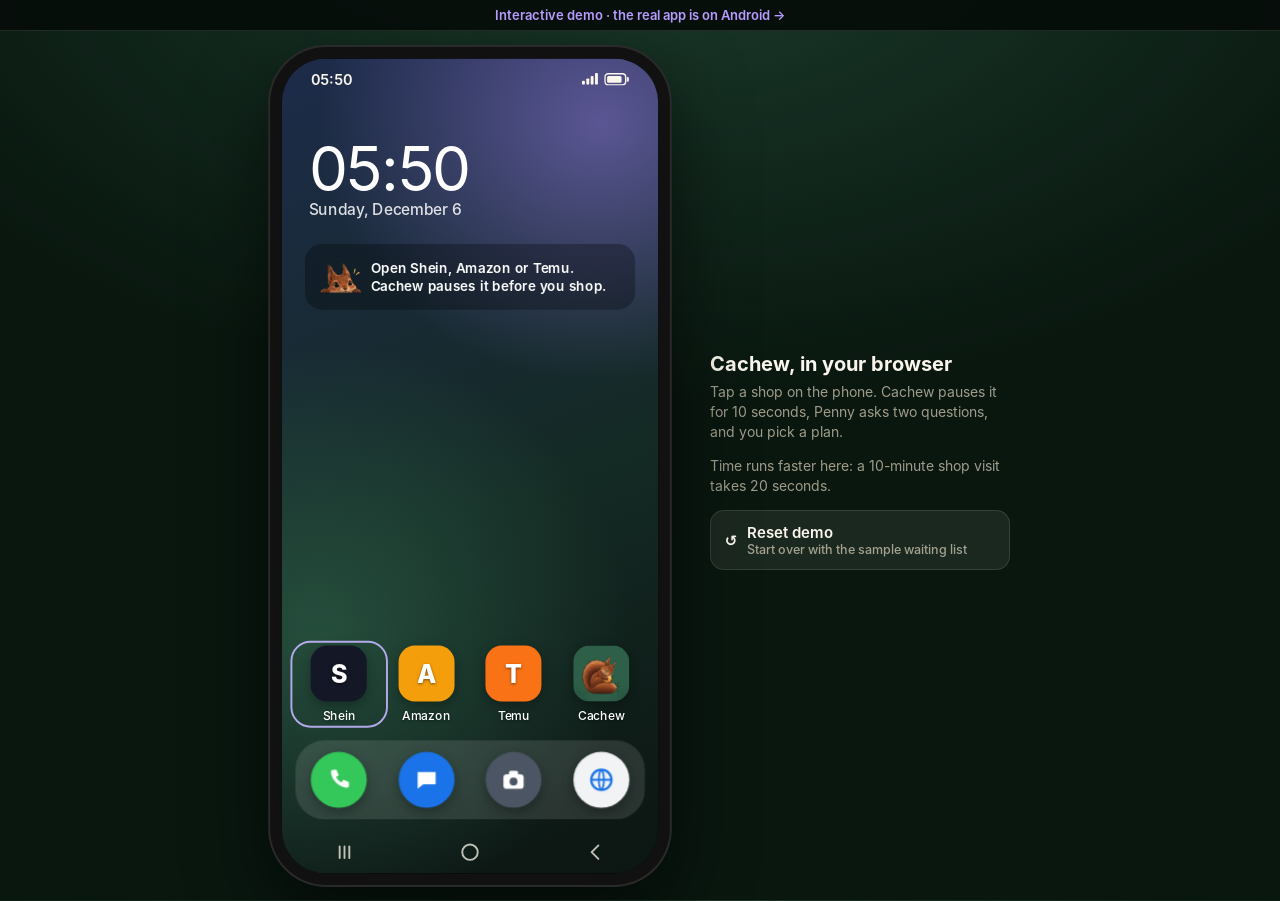
==== demo/index.html @ 3e29fb48 "Demo stage 1: home screen to "Nice pause." Interactive web demo in demo/: a fake phone home screen w" ====
<!doctype html>
<html lang="en">
<head>
<meta charset="utf-8">
<meta name="viewport" content="width=device-width, initial-scale=1, viewport-fit=cover">
<title>Cachew · interactive demo</title>
<meta name="description" content="Try Cachew in your browser: the 10-second pause, Penny's questions, the waiting list and the winter stash.">
<meta name="theme-color" content="#09170F">
<link rel="icon" href="assets/icons/app_icon_512.png">
<link rel="stylesheet" href="css/demo.css">
</head>
<body>
<div id="banner">
  <a href="../">Interactive demo · the real app is on Android <span aria-hidden="true">→</span></a>
</div>

<main id="stage">
  <div id="device">
    <div id="phone" class="dark-ui">
      <div id="screen"></div>
      <div id="overlays"></div>
      <div id="sheet"></div>
      <div id="notif"></div>
      <div id="statusbar" aria-hidden="true">
        <span id="sb-time">9:41</span>
        <span class="sb-icons">
          <svg width="17" height="12" viewBox="0 0 17 12"><rect x="0" y="8" width="3" height="4" rx="1"/><rect x="4.5" y="5.5" width="3" height="6.5" rx="1"/><rect x="9" y="3" width="3" height="9" rx="1"/><rect x="13.5" y="0" width="3" height="12" rx="1"/></svg>
          <svg width="26" height="13" viewBox="0 0 26 13"><rect x="0.75" y="0.75" width="21.5" height="11.5" rx="3.5" fill="none" stroke="currentColor" stroke-width="1.5"/><rect x="3" y="3" width="15" height="7" rx="1.6"/><rect x="23.5" y="4" width="2" height="5" rx="1"/></svg>
        </span>
      </div>
      <div id="toast" role="status" aria-live="polite"></div>
      <nav id="navbar" aria-label="Phone buttons">
        <button type="button" data-act="sys:recents" aria-label="Recent apps"><svg width="20" height="20" viewBox="0 0 20 20"><path d="M5 4v12M10 4v12M15 4v12" stroke="currentColor" stroke-width="2" stroke-linecap="round"/></svg></button>
        <button type="button" data-act="sys:home" aria-label="Home"><svg width="22" height="22" viewBox="0 0 22 22"><rect x="3" y="3" width="16" height="16" rx="8" fill="none" stroke="currentColor" stroke-width="2"/></svg></button>
        <button type="button" data-act="sys:back" aria-label="Back"><svg width="20" height="20" viewBox="0 0 20 20"><path d="M13 3 6 10l7 7" fill="none" stroke="currentColor" stroke-width="2" stroke-linecap="round" stroke-linejoin="round"/></svg></button>
      </nav>
    </div>
  </div>

  <aside id="panel" aria-label="Demo controls"></aside>
</main>

<button type="button" id="fab" aria-expanded="false" aria-controls="fab-menu">Demo</button>
<div id="fab-menu" hidden></div>

<script src="js/core.js"></script>
<script src="js/art.js"></script>
<script src="js/ui.js"></script>
<script src="js/flow.js"></script>
<script src="js/main.js"></script>
</body>
</html>
---- demo/css/demo.css ----
/* Cachew interactive demo. Colors, gradients, type and sizes come from the app's Theme.kt. */

@font-face { font-family: Inter; font-weight: 400; font-display: swap; src: url(../assets/fonts/inter-regular.woff) format("woff"); }
@font-face { font-family: Inter; font-weight: 500; font-display: swap; src: url(../assets/fonts/inter-medium.woff) format("woff"); }
@font-face { font-family: Inter; font-weight: 600; font-display: swap; src: url(../assets/fonts/inter-semibold.woff) format("woff"); }
@font-face { font-family: Inter; font-weight: 700; font-display: swap; src: url(../assets/fonts/inter-bold.woff) format("woff"); }
@font-face { font-family: Inter; font-weight: 800; font-display: swap; src: url(../assets/fonts/inter-extrabold.woff) format("woff"); }
@font-face { font-family: Inter; font-weight: 900; font-display: swap; src: url(../assets/fonts/inter-black.woff) format("woff"); }

:root {
  /* CachewColors */
  --bg-top: #2B5A45; --bg-mid: #163222; --bg-bottom: #09170F;
  --night-top: #22213F; --night-mid: #0F1A16; --night-bottom: #060C09;
  --purple: #8B5CF6; --purple-light: #A98BFF; --purple-dark: #6D28D9;
  --purple-text: #B79CFF; --purple-soft: #C4B5FD;
  --text: #F2EBDD; --title: #FBF6EC; --sand: #E8DCC4; --text2: rgba(232, 220, 196, .68);
  --gold: #F4B63F; --flame: #FBBF24; --heart: #F472B6;
  --card: rgba(255, 255, 255, .075); --card-border: rgba(232, 220, 196, .13);
  --selected-border: #9B74FF;
  /* CachewBrush */
  --brush-day: linear-gradient(180deg, var(--bg-top), var(--bg-mid) 50%, var(--bg-bottom));
  --brush-night: linear-gradient(180deg, var(--night-top), var(--night-mid) 50%, var(--night-bottom));
  --brush-primary: linear-gradient(135deg, var(--purple-light), var(--purple) 50%, var(--purple-dark));
  /* CachewSize */
  --pad: 22px; --card-r: 22px; --card-pad: 16px; --btn-h: 58px; --btn-r: 18px; --gap: 12px;
  /* Phone chrome */
  --sb: 36px; --nav: 46px;
  --font: Inter, system-ui, -apple-system, "Segoe UI", Roboto, sans-serif;
}

* { box-sizing: border-box; -webkit-tap-highlight-color: transparent; }
html, body { margin: 0; height: 100%; }
body {
  background: var(--bg-bottom);
  background-image: radial-gradient(1200px 700px at 50% -10%, rgba(43, 90, 69, .55), transparent 70%);
  color: var(--text); font-family: var(--font); overflow: hidden;
  -webkit-text-size-adjust: 100%; -webkit-font-smoothing: antialiased;
}
button, input { font: inherit; color: inherit; }
button { cursor: pointer; border: 0; background: none; padding: 0; }
img { -webkit-user-drag: none; user-select: none; }

/* ---------- Banner over the demo ---------- */
#banner {
  position: relative; z-index: 5; text-align: center;
  padding: calc(env(safe-area-inset-top) + 7px) 16px 7px;
  background: rgba(6, 12, 9, .92); border-bottom: 1px solid var(--card-border);
  font-size: 13px; font-weight: 600;
}
#banner a { color: var(--purple-text); text-decoration: none; }
#banner a:hover { text-decoration: underline; }

/* ---------- Stage: full screen on a phone, a framed phone on wider screens ---------- */
#stage { position: relative; height: calc(100dvh - var(--banner-h, 34px)); display: flex; align-items: center; justify-content: center; gap: 40px; }
#device { position: relative; }
#phone {
  position: relative; overflow: hidden; background: #000;
  width: 390px; height: 844px; border-radius: 46px; isolation: isolate;
  container-type: size;
}
body.framed #device {
  padding: 12px; border-radius: 58px; background: #111;
  box-shadow: 0 0 0 2px #2a2a2a, 0 30px 80px rgba(0, 0, 0, .6);
  transform-origin: center center;
}
body.full #stage { display: block; }
body.full #device { width: 100%; height: 100%; }
body.full #phone { width: 100%; height: 100%; border-radius: 0; }
body.full { --sb: 0px; --nav: calc(44px + env(safe-area-inset-bottom)); }
body.full #statusbar { display: none; }
body.full #panel { display: none; }
body.framed #fab, body.framed #fab-menu { display: none !important; }

/* ---------- Phone chrome: status bar and the 3-button navigation bar ---------- */
#statusbar {
  position: absolute; z-index: 40; top: 0; left: 0; right: 0; height: var(--sb);
  display: flex; align-items: center; justify-content: space-between; padding: 6px 30px 0;
  font-size: 15px; font-weight: 600; pointer-events: none; color: var(--title); fill: currentColor;
}
.sb-icons { display: flex; gap: 6px; align-items: center; }
#navbar {
  position: absolute; z-index: 40; left: 0; right: 0; bottom: 0; height: var(--nav);
  display: flex; justify-content: space-around; align-items: flex-start; padding-top: 10px;
  color: rgba(251, 246, 236, .75);
}
#navbar button { width: 72px; height: 28px; display: grid; place-items: center; color: inherit; border-radius: 14px; }
#navbar button:active { background: rgba(255, 255, 255, .12); }
#phone.light-ui #statusbar { color: #111; }
#phone.light-ui #navbar { color: rgba(0, 0, 0, .6); background: rgba(250, 250, 250, .96); }

/* ---------- Screens ---------- */
#screen { position: absolute; inset: 0; }
.scr {
  position: absolute; inset: 0; display: flex; flex-direction: column;
  padding: var(--sb) 0 var(--nav); overflow: hidden;
}
.scr.enter { animation: scr-in .22s ease-out; }
@keyframes scr-in { from { opacity: 0; transform: translateY(10px); } to { opacity: 1; transform: none; } }
.bg-day { background: radial-gradient(351px 351px at 50% 0, rgba(43, 90, 69, .7), transparent), var(--brush-day); }
.bg-night { background: radial-gradient(351px 351px at 50% 0, rgba(34, 33, 63, .7), transparent), var(--brush-night); }
.body { flex: 1; overflow-y: auto; overflow-x: hidden; padding: 0 var(--pad); scrollbar-width: none; overscroll-behavior: contain; }
.body::-webkit-scrollbar { display: none; }
.foot { padding: 0 var(--pad) 16px; }
.center { display: flex; flex-direction: column; align-items: center; text-align: center; }
.grow { flex: 1; }
.sp { flex: none; }

/* Type (CachewType) */
.h1 { font-size: 30px; line-height: 34px; font-weight: 800; letter-spacing: -.7px; color: var(--title); margin: 0; }
.h2 { font-size: 22px; line-height: 28px; font-weight: 700; letter-spacing: -.4px; color: var(--title); margin: 0; }
.txt { font-size: 15.5px; line-height: 22px; color: var(--text2); margin: 0; }
.label { font-size: 12px; font-weight: 700; letter-spacing: 1.7px; text-transform: uppercase; color: var(--purple-text); }
.big { font-size: 44px; font-weight: 800; letter-spacing: -1.5px; color: var(--title); line-height: 1.1; }
.gold { color: var(--gold); }
.purple { color: var(--purple-text); }

/* Glass card (GlassCard) */
.card {
  display: block; width: 100%; text-align: left; border-radius: var(--card-r); padding: var(--card-pad);
  background: var(--card); border: 1px solid var(--card-border); color: var(--text);
}
button.card:active, button.tile:active, button.btn2:active { filter: brightness(1.15); }
.card.sel, .tile.sel {
  background: linear-gradient(180deg, rgba(139, 92, 246, .22), rgba(34, 33, 63, .55));
  border: 1.5px solid var(--selected-border);
  box-shadow: 0 0 0 2px rgba(139, 92, 246, .16), 0 0 0 5px rgba(139, 92, 246, .09), 0 0 18px 4px rgba(139, 92, 246, .28);
}
.tile {
  display: flex; flex-direction: column; align-items: center; justify-content: center; gap: 6px;
  width: 100%; border-radius: var(--card-r); padding: 8px;
  background: var(--card); border: 1px solid var(--card-border);
  font-size: 17px; font-weight: 700; color: var(--text); text-align: center;
}
.row { display: flex; gap: var(--gap); }
.row > * { flex: 1; min-width: 0; }

/* Buttons */
.btn {
  display: flex; align-items: center; justify-content: center; width: 100%; height: var(--btn-h);
  border-radius: var(--btn-r); font-size: 17.5px; font-weight: 700; color: var(--title);
  background: var(--brush-primary); box-shadow: 0 8px 26px rgba(139, 92, 246, .45);
}
.btn:active { filter: brightness(1.08); }
.btn:disabled { background: var(--card); border: 1px solid var(--card-border); color: var(--text2); box-shadow: none; cursor: default; }
.btn2 {
  display: flex; align-items: center; gap: 12px; width: 100%; min-height: var(--btn-h);
  border-radius: var(--btn-r); padding: 14px 20px; background: var(--card); border: 1px solid var(--card-border);
  font-size: 17px; font-weight: 700; color: var(--title); text-align: left;
}
.btn2 > span:first-child { flex: 1; }
.btn2.centered { justify-content: center; text-align: center; }
.btn2:disabled { opacity: .55; cursor: default; }
.text-btn { display: block; width: 100%; padding: 16px 0; text-align: center; font-size: 17.5px; font-weight: 700; color: var(--text2); border-radius: var(--btn-r); }
.tag { display: inline-flex; align-items: center; gap: 4px; font-size: 14px; font-weight: 800; color: var(--purple-text); white-space: nowrap; }
.ico { display: inline-block; vertical-align: middle; flex: none; }
.penny { display: block; object-fit: contain; flex: none; }

/* ---------- Launcher (fake home screen) ---------- */
.launcher {
  background:
    radial-gradient(420px 380px at 85% 8%, rgba(169, 139, 255, .45), transparent 70%),
    radial-gradient(460px 420px at 10% 70%, rgba(43, 90, 69, .75), transparent 70%),
    linear-gradient(160deg, #1d2b4a, #142a24 55%, #0c1512);
}
.launcher .clock { padding: 46px 28px 0; color: #fff; }
.launcher .clock b { display: block; font-size: 64px; font-weight: 300; letter-spacing: -2px; line-height: 1; }
.launcher .clock span { font-size: 16px; font-weight: 500; opacity: .85; }
.launcher .hint {
  margin: 26px 24px 0; padding: 12px 14px; border-radius: 18px; display: flex; gap: 10px; align-items: center;
  background: rgba(0, 0, 0, .28); backdrop-filter: blur(8px); -webkit-backdrop-filter: blur(8px);
  color: #fff; font-size: 14px; font-weight: 600; line-height: 19px;
}
.apps { display: grid; grid-template-columns: repeat(4, 1fr); gap: 22px 0; padding: 0 14px; }
.app { display: flex; flex-direction: column; align-items: center; gap: 7px; color: #fff; font-size: 12.5px; font-weight: 500; text-shadow: 0 1px 3px rgba(0, 0, 0, .5); }
.app i {
  width: 58px; height: 58px; border-radius: 17px; display: grid; place-items: center; overflow: hidden;
  font-style: normal; font-size: 26px; font-weight: 800; color: #fff; box-shadow: 0 4px 12px rgba(0, 0, 0, .3);
}
.app i img { width: 100%; height: 100%; }
.app:active i { transform: scale(.94); }
.app.round i { border-radius: 50%; }
.dock { margin: 18px 14px 10px; padding: 12px 0; border-radius: 30px; background: rgba(255, 255, 255, .12); backdrop-filter: blur(10px); -webkit-backdrop-filter: blur(10px); }
.dock .app span { display: none; }
.pulse-dot { position: relative; }
.pulse-dot::after { content: ""; position: absolute; inset: -5px; border-radius: 21px; border: 2px solid rgba(196, 181, 253, .9); animation: ring 1.8s ease-out infinite; }
@keyframes ring { 0% { opacity: 1; transform: scale(.9); } 100% { opacity: 0; transform: scale(1.18); } }

/* ---------- Pause ---------- */
.pill {
  display: inline-flex; align-items: center; gap: 10px; padding: 9px 16px 9px 10px; border-radius: 18px;
  background: var(--card); border: 1px solid var(--card-border); font-size: 15px; font-weight: 600; color: var(--text);
}
.letter { display: inline-grid; place-items: center; color: #fff; font-weight: 800; flex: none; }
.ring { position: relative; width: min(272px, 34cqh); height: min(272px, 34cqh); display: grid; place-items: center; flex: none; }
.ring svg { position: absolute; inset: 0; }
.ring .arc { animation: ring-fill 10s linear forwards; }
@keyframes ring-fill { from { stroke-dashoffset: var(--len); } to { stroke-dashoffset: 0; } }
.count { font-size: 72px; font-weight: 900; letter-spacing: -1.5px; color: rgba(251, 246, 236, .92); line-height: 1; font-variant-numeric: tabular-nums; }

/* ---------- Fake shop ---------- */
.shop { background: #f7f7f7; color: #111; }
.shop-head { display: flex; align-items: center; gap: 12px; padding: 10px 16px 6px; }
.shop-logo { font-size: 24px; font-weight: 800; letter-spacing: 2.5px; }
.shop-search { flex: 1; height: 34px; border-radius: 17px; background: #ebebeb; color: #999; font-size: 13px; display: flex; align-items: center; padding: 0 14px; }
.shop-tabs { display: flex; gap: 18px; padding: 8px 16px 10px; font-size: 14.5px; font-weight: 600; color: #777; }
.shop-tabs b { color: #111; border-bottom: 2px solid #111; padding-bottom: 2px; }
.shop-grid { display: grid; grid-template-columns: 1fr 1fr; gap: 8px; padding: 0 12px 16px; }
.prod { background: #fff; border-radius: 12px; overflow: hidden; text-align: left; color: #111; box-shadow: 0 1px 2px rgba(0, 0, 0, .05); }
.prod .art { aspect-ratio: 1 / 1.05; }
.prod .art svg, .pp-art svg, .thumb svg { width: 100%; height: 100%; display: block; }
.prod .nm { font-size: 12px; color: #777; padding: 8px 10px 0; white-space: nowrap; overflow: hidden; text-overflow: ellipsis; }
.prod .pr { font-size: 15px; font-weight: 800; padding: 2px 10px 10px; }
.shop-body { flex: 1; overflow-y: auto; scrollbar-width: none; }
.shop-body::-webkit-scrollbar { display: none; }
.pp-top { display: flex; align-items: center; justify-content: space-between; padding: 6px 10px; }
.pp-top button { width: 40px; height: 40px; border-radius: 20px; display: grid; place-items: center; color: #111; }
.pp-top button:active { background: rgba(0, 0, 0, .06); }
.pp-art { aspect-ratio: 1 / 1; }
.pp-info { padding: 14px 18px 0; }
.pp-name { font-size: 17px; font-weight: 600; }
.pp-price { display: flex; align-items: baseline; gap: 10px; margin-top: 6px; flex-wrap: wrap; }
.pp-price b { font-size: 26px; font-weight: 800; color: #b5381c; }
.pp-price s { font-size: 15px; color: #999; }
.pp-deal { font-size: 13px; font-weight: 700; color: #b5381c; background: #fde3dc; padding: 3px 8px; border-radius: 6px; font-variant-numeric: tabular-nums; }
.pp-actions { display: flex; gap: 10px; padding: 16px 18px; }
.pp-actions button { height: 48px; border-radius: 24px; font-weight: 700; font-size: 15px; display: flex; align-items: center; justify-content: center; gap: 8px; }
.pp-share { flex: none; padding: 0 18px; border: 1.5px solid #222; color: #111; }
.pp-cart { flex: 1; background: #111; color: #fff; }
.pp-note { padding: 0 18px 20px; font-size: 13px; color: #888; line-height: 19px; }

/* ---------- Session overlays (pill + Penny's circle) ---------- */
#overlays { position: absolute; inset: 0; pointer-events: none; z-index: 20; }
.s-pill {
  position: absolute; top: calc(var(--sb) + 6px); left: 50%; transform: translateX(-50%);
  display: flex; align-items: center; gap: 8px; padding: 9px 16px; border-radius: 99px; white-space: nowrap;
  background: rgba(22, 50, 34, .96); color: var(--title); font-size: 15px; font-weight: 700;
  box-shadow: 0 4px 14px rgba(0, 0, 0, .3); font-variant-numeric: tabular-nums;
}
.s-penny { position: absolute; right: 8px; top: 40%; display: flex; align-items: center; pointer-events: auto; }
.s-penny.bounce { animation: hop .45s ease-out 3; }
@keyframes hop { 0%, 100% { transform: none; } 35% { transform: translateY(-18px); } 70% { transform: translateY(2px); } }
.s-bubble {
  margin-right: 8px; max-width: 190px; padding: 10px 14px; border-radius: 16px; background: #fff; color: #1B1B1B;
  font-size: 14px; font-weight: 600; line-height: 19px; box-shadow: 0 3px 10px rgba(0, 0, 0, .22);
  animation: fade-in .25s ease-out;
}
@keyframes fade-in { from { opacity: 0; } to { opacity: 1; } }
.s-circle {
  width: 68px; height: 68px; border-radius: 50%; display: grid; place-items: center; overflow: hidden;
  background: var(--bg-mid); border: 3px solid var(--purple-light);
  box-shadow: 0 6px 18px rgba(139, 92, 246, .55);
}
.s-circle img { width: 54px; height: 40px; object-fit: contain; }

/* ---------- Sheets (check-in, share menu) ---------- */
#sheet { position: absolute; inset: 0; z-index: 30; pointer-events: none; }
#sheet.on { pointer-events: auto; }
.scrim { position: absolute; inset: 0; background: rgba(0, 0, 0, .45); animation: fade-in .2s ease-out; }
.bottom-sheet { position: absolute; left: 0; right: 0; bottom: 0; animation: up .28s cubic-bezier(.2, .8, .2, 1); }
@keyframes up { from { transform: translateY(100%); } to { transform: none; } }
.checkin { border-radius: 28px 28px 0 0; background: var(--brush-day); padding: 20px 18px calc(var(--nav) + 22px); }
.share-sheet { margin: 0 8px calc(var(--nav) + 8px); border-radius: 22px; background: #f2f2f5; color: #111; padding: 16px 16px 14px; }
.ss-item { display: flex; gap: 12px; align-items: center; padding-bottom: 14px; border-bottom: 1px solid #ddd; }
.ss-item .thumb { width: 44px; height: 44px; border-radius: 10px; overflow: hidden; flex: none; }
.ss-item b { display: block; font-size: 15px; }
.ss-item span { font-size: 13px; color: #777; }
.ss-apps { display: grid; grid-template-columns: repeat(4, 1fr); padding: 16px 0 10px; }
.ss-app { display: flex; flex-direction: column; align-items: center; gap: 7px; font-size: 12px; color: #333; }
.ss-app i { width: 56px; height: 56px; border-radius: 15px; display: grid; place-items: center; overflow: hidden; font-style: normal; }
.ss-app.cachew i { box-shadow: 0 0 0 3px #f2f2f5, 0 0 0 6px var(--purple-light), 0 0 16px 6px rgba(139, 92, 246, .45); }
.ss-app.cachew { font-weight: 700; color: #111; }
.ss-cap { text-align: center; font-size: 13px; color: #666; padding-top: 4px; }
.ss-cap b { color: var(--purple-dark); }

/* ---------- Share screen (16) ---------- */
.thumb { display: block; border-radius: 20%; overflow: hidden; flex: none; }
#share-thumb { flex: none; }
.skel { background: rgba(232, 220, 196, .12); border-radius: 6px; animation: skel .7s ease-in-out infinite alternate; }
@keyframes skel { from { opacity: .4; } to { opacity: 1; } }
.field { width: 100%; border: 0; outline: 0; background: transparent; padding: 0; caret-color: var(--purple-light); }
.field::placeholder { color: rgba(232, 220, 196, .3); font-size: 17px; font-weight: 600; }
.f-name { font-size: 18px; font-weight: 700; color: var(--title); }
.f-price { font-size: 30px; font-weight: 800; letter-spacing: -.5px; color: var(--title); }

/* ---------- Reward ---------- */
.chip { display: inline-flex; align-items: center; gap: 10px; padding: 10px 20px; border-radius: 99px; background: var(--card); border: 1px solid var(--card-border); font-size: 19px; font-weight: 800; color: var(--title); }

/* ---------- Toast and notification ---------- */
#toast {
  position: absolute; z-index: 50; left: 50%; bottom: calc(var(--nav) + 70px); transform: translateX(-50%);
  max-width: 300px; padding: 11px 18px; border-radius: 22px; background: rgba(40, 40, 40, .95); color: #fff;
  font-size: 14px; font-weight: 500; text-align: center; line-height: 19px; pointer-events: none;
  opacity: 0; transition: opacity .2s;
}
#toast.on { opacity: 1; }
#notif { position: absolute; z-index: 45; left: 8px; right: 8px; top: calc(var(--sb) + 4px); pointer-events: none; }

/* ---------- Demo panel (wide screens) and the Demo button (phones) ---------- */
#panel { width: 300px; align-self: center; }
#panel h2 { margin: 0 0 6px; font-size: 20px; color: var(--title); }
#panel p { margin: 0 0 14px; font-size: 14px; line-height: 20px; color: var(--text2); }
.demo-btn {
  display: flex; align-items: center; gap: 10px; width: 100%; padding: 12px 14px; margin-bottom: 10px;
  border-radius: 14px; background: var(--card); border: 1px solid var(--card-border); color: var(--title);
  font-size: 15px; font-weight: 600; text-align: left;
}
.demo-btn:hover { border-color: rgba(196, 181, 253, .5); }
.demo-btn small { display: block; font-size: 12.5px; font-weight: 500; color: var(--text2); }
.demo-btn[aria-pressed="true"] { border-color: var(--selected-border); background: rgba(139, 92, 246, .18); }
/* On phones the Demo button sits in the banner, so it never covers the app's own buttons. */
body.full #banner { text-align: left; padding-left: 12px; padding-right: 70px; font-size: 12px; white-space: nowrap; overflow: hidden; text-overflow: ellipsis; }
body.full #banner a span { display: none; }
#fab {
  position: fixed; z-index: 60; right: 8px; top: calc(env(safe-area-inset-top) + 4px);
  padding: 5px 12px; border-radius: 14px; background: var(--brush-primary); color: #fff;
  font-size: 13px; font-weight: 700; box-shadow: 0 2px 10px rgba(0, 0, 0, .4);
}
#fab-menu {
  position: fixed; z-index: 60; right: 8px; left: 8px; top: calc(var(--banner-h, 34px) + 6px);
  max-width: 340px; margin-left: auto; padding: 14px 14px 4px; border-radius: 20px;
  background: rgba(15, 26, 22, .97); border: 1px solid var(--card-border); box-shadow: 0 10px 40px rgba(0, 0, 0, .6);
}
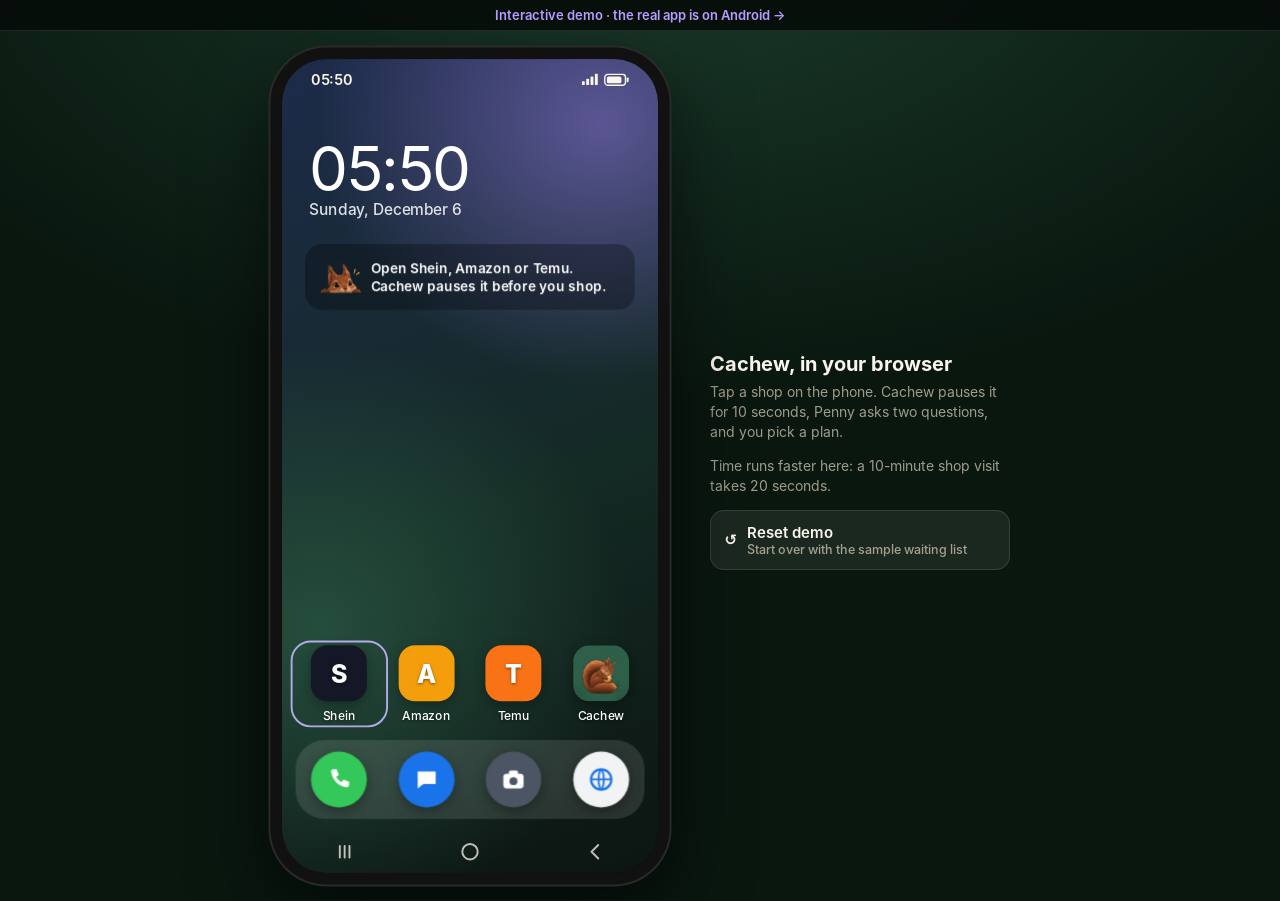
==== commit 97c8a6cf: "Demo stage 2: Den and the tabs Tapping Cachew opens the app: Den (titled just "Den"), Waiting list, " ====
--- a/demo/index.html
+++ b/demo/index.html
@@ -47,6 +47,7 @@
 <script src="js/art.js"></script>
 <script src="js/ui.js"></script>
 <script src="js/flow.js"></script>
+<script src="js/app.js"></script>
 <script src="js/main.js"></script>
 </body>
 </html>
--- a/demo/css/demo.css
+++ b/demo/css/demo.css
@@ -285,6 +285,51 @@
 /* ---------- Reward ---------- */
 .chip { display: inline-flex; align-items: center; gap: 10px; padding: 10px 20px; border-radius: 99px; background: var(--card); border: 1px solid var(--card-border); font-size: 19px; font-weight: 800; color: var(--title); }
 
+/* ---------- Cachew app: tabs, cards, lists ---------- */
+.tabbar {
+  display: flex; margin: 10px var(--pad); padding: 8px 0; border-radius: 24px; flex: none;
+  background: rgba(22, 50, 34, .9); border: 1px solid var(--card-border);
+}
+.tabbar button { flex: 1; display: flex; flex-direction: column; align-items: center; gap: 3px; padding: 4px 0; border-radius: 16px; font-size: 12px; font-weight: 600; color: var(--text2); }
+.tabbar button.on { color: var(--purple-text); }
+.cchip { display: inline-flex; align-items: center; gap: 5px; padding: 6px 10px; border-radius: 14px; background: var(--card); border: 1px solid var(--card-border); font-size: 15px; font-weight: 800; color: var(--title); }
+.ctitle { font-size: 18px; font-weight: 700; color: var(--title); }
+.bar { height: 8px; border-radius: 99px; background: rgba(255, 255, 255, .1); overflow: hidden; }
+.bar i { display: block; height: 100%; border-radius: 99px; }
+.vdiv { width: 1px; height: 36px; background: var(--card-border); flex: none; }
+.irow { display: flex; align-items: center; gap: 14px; margin-bottom: var(--gap); }
+.iname { font-size: 16px; font-weight: 700; color: var(--title); white-space: nowrap; overflow: hidden; text-overflow: ellipsis; }
+.isub { font-size: 13px; line-height: 18px; color: var(--text2); white-space: nowrap; overflow: hidden; text-overflow: ellipsis; margin-top: 2px; }
+.iprice { font-size: 17px; font-weight: 800; color: var(--title); }
+.istatus { font-size: 13px; font-weight: 700; }
+.weeks { display: flex; gap: 10px; height: 90px; }
+.weeks > div { flex: 1; display: flex; flex-direction: column; align-items: center; gap: 6px; }
+.weeks span { flex: 1; width: 100%; display: flex; align-items: flex-end; }
+.weeks i { display: block; width: 100%; border-radius: 10px; background: linear-gradient(180deg, var(--gold), rgba(244, 182, 63, .75)); }
+.weeks b { font-size: 12px; color: var(--text2); }
+.setrow { display: flex; align-items: center; gap: 12px; padding-top: 20px; padding-bottom: 20px; margin-bottom: var(--gap); }
+.setval { font-size: 16px; white-space: nowrap; overflow: hidden; text-overflow: ellipsis; max-width: 55%; }
+.switch { width: 52px; height: 32px; border-radius: 16px; background: rgba(255, 255, 255, .12); border: 2px solid rgba(232, 220, 196, .4); position: relative; flex: none; transition: background .2s; }
+.switch i { position: absolute; top: 6px; left: 6px; width: 16px; height: 16px; border-radius: 50%; background: rgba(232, 220, 196, .6); transition: all .2s; }
+.switch.on { background: var(--purple); border-color: var(--purple); }
+.switch.on i { left: 22px; top: 2px; width: 24px; height: 24px; background: #fff; }
+
+/* Dialogs (Material AlertDialog on the app's dark green) */
+.dialog {
+  position: absolute; left: 24px; right: 24px; top: 50%; transform: translateY(-50%);
+  background: var(--bg-mid); border-radius: 28px; padding: 24px; animation: fade-in .2s ease-out;
+  box-shadow: 0 20px 60px rgba(0, 0, 0, .5);
+}
+.dlg-title { margin: 0 0 16px; font-size: 24px; font-weight: 500; color: var(--title); }
+.dlg-actions { display: flex; justify-content: flex-end; gap: 8px; margin-top: 20px; }
+.dlg-actions button, .dlg-text { padding: 10px 12px; border-radius: 20px; font-size: 14px; font-weight: 600; color: var(--purple-soft); text-align: left; }
+.dlg-text:disabled { color: rgba(232, 220, 196, .4); }
+.ofield { display: block; position: relative; border: 1px solid rgba(232, 220, 196, .4); border-radius: 6px; padding: 18px 14px 10px; }
+.ofield:focus-within { border-color: var(--purple-light); border-width: 2px; padding: 17px 13px 9px; }
+.ofield span { position: absolute; top: 4px; left: 14px; font-size: 12px; color: var(--text2); }
+.ofield input { width: 100%; border: 0; outline: 0; background: transparent; font-size: 16px; color: var(--title); caret-color: var(--purple-light); }
+.ofield input::placeholder { color: rgba(232, 220, 196, .35); }
+
 /* ---------- Toast and notification ---------- */
 #toast {
   position: absolute; z-index: 50; left: 50%; bottom: calc(var(--nav) + 70px); transform: translateX(-50%);
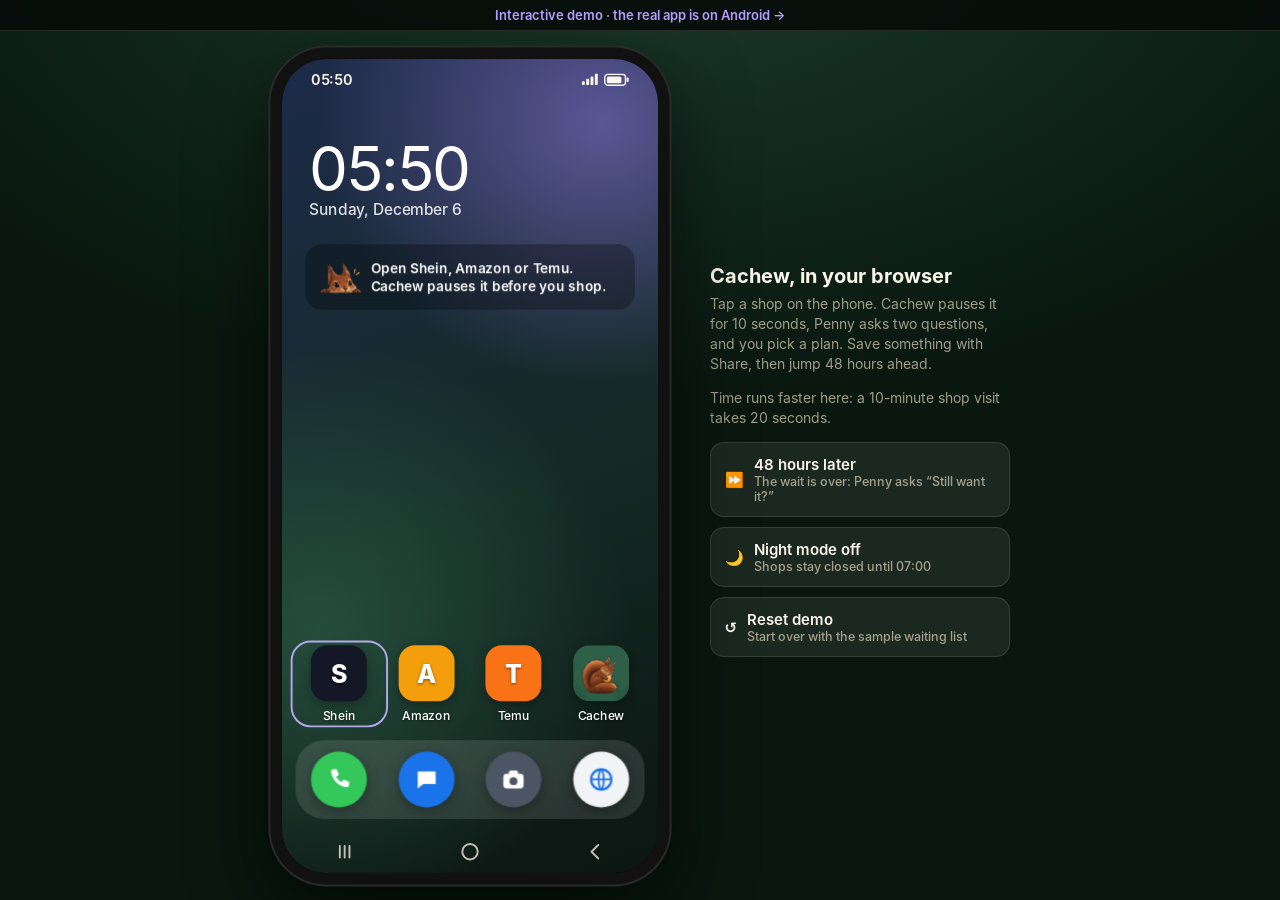
==== commit 45d07b19: "Demo stage 3: verdict, hearts, night mode, demo panel "48 hours later" shows the reminder on a lock " ====
--- a/demo/index.html
+++ b/demo/index.html
@@ -48,6 +48,7 @@
 <script src="js/ui.js"></script>
 <script src="js/flow.js"></script>
 <script src="js/app.js"></script>
+<script src="js/verdict.js"></script>
 <script src="js/main.js"></script>
 </body>
 </html>
--- a/demo/css/demo.css
+++ b/demo/css/demo.css
@@ -330,6 +330,32 @@
 .ofield input { width: 100%; border: 0; outline: 0; background: transparent; font-size: 16px; color: var(--title); caret-color: var(--purple-light); }
 .ofield input::placeholder { color: rgba(232, 220, 196, .35); }
 
+/* ---------- Lock screen with the reminder (18) ---------- */
+.lockscreen {
+  cursor: pointer;
+  background: radial-gradient(420px 420px at 30% 0, rgba(83, 52, 150, .75), transparent 70%),
+    linear-gradient(180deg, #2a2150, #141a2c 45%, #0d1a12 70%, #1b3526);
+}
+.lock-time { font-size: 104px; font-weight: 800; letter-spacing: -4px; line-height: 1; color: var(--sand); }
+.notif {
+  display: flex; gap: 14px; align-items: flex-start; margin: 0 14px; padding: 14px 18px 16px 14px; text-align: left;
+  border-radius: 26px; background: rgba(30, 36, 32, .88); border: 1px solid var(--card-border); color: var(--text);
+  box-shadow: 0 10px 30px rgba(0, 0, 0, .35); animation: drop .35s cubic-bezier(.2, .8, .2, 1);
+}
+@keyframes drop { from { opacity: 0; transform: translateY(-16px); } to { opacity: 1; transform: none; } }
+.notif img { width: 42px; height: 42px; border-radius: 12px; flex: none; box-shadow: 0 0 0 1px rgba(244, 182, 63, .35); }
+.notif b { font-size: 16px; color: var(--title); }
+.notif .nt { font-size: 16px; font-weight: 700; color: var(--title); margin: 2px 0; }
+
+/* ---------- Kept, not spent ---------- */
+.win-amount {
+  font-weight: 900; letter-spacing: -2px; line-height: 1.05;
+  background: linear-gradient(180deg, var(--title), var(--purple-soft)); -webkit-background-clip: text; background-clip: text; color: transparent;
+}
+.pile { position: relative; width: 320px; height: 250px; flex: none; }
+@container (max-width: 370px) { .pile { transform: scale(.88); margin: -14px 0; } }
+.pile > img:not(.penny) { position: absolute; left: 133px; bottom: 0; width: 54px; height: 54px; }
+
 /* ---------- Toast and notification ---------- */
 #toast {
   position: absolute; z-index: 50; left: 50%; bottom: calc(var(--nav) + 70px); transform: translateX(-50%);
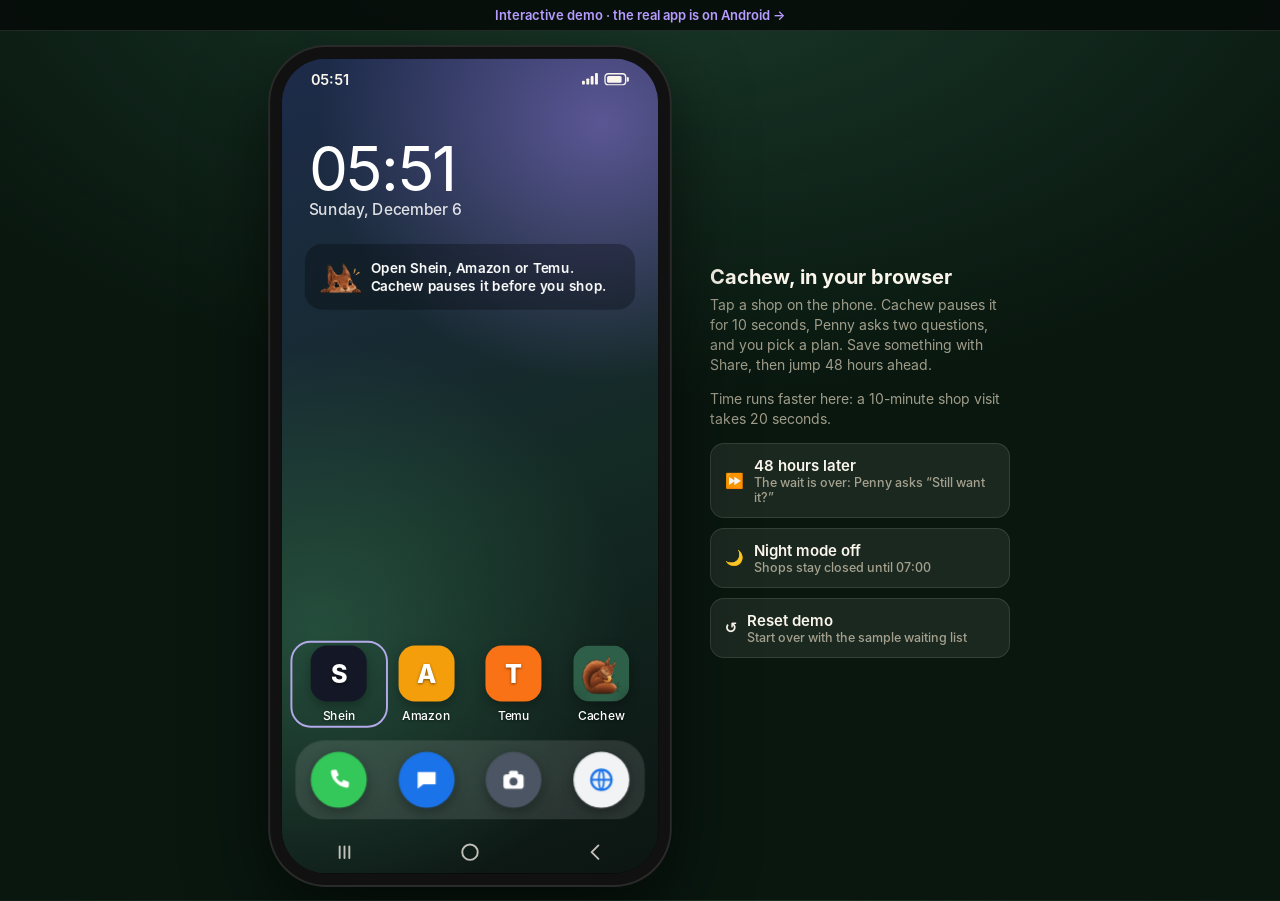
==== commit ac315f79: "Demo stage 4: installable, works offline, linked from the page The demo installs as a PWA (manifest," ====
--- a/demo/index.html
+++ b/demo/index.html
@@ -6,7 +6,14 @@
 <title>Cachew · interactive demo</title>
 <meta name="description" content="Try Cachew in your browser: the 10-second pause, Penny's questions, the waiting list and the winter stash.">
 <meta name="theme-color" content="#09170F">
-<link rel="icon" href="assets/icons/app_icon_512.png">
+<link rel="manifest" href="manifest.json">
+<link rel="icon" href="assets/icons/icon_192.png">
+<!-- iPhone: "Add to Home Screen" opens the demo full screen, with the app's icon and name -->
+<link rel="apple-touch-icon" href="assets/icons/icon_180.png">
+<meta name="apple-mobile-web-app-capable" content="yes">
+<meta name="mobile-web-app-capable" content="yes">
+<meta name="apple-mobile-web-app-status-bar-style" content="black-translucent">
+<meta name="apple-mobile-web-app-title" content="Cachew">
 <link rel="stylesheet" href="css/demo.css">
 </head>
 <body>
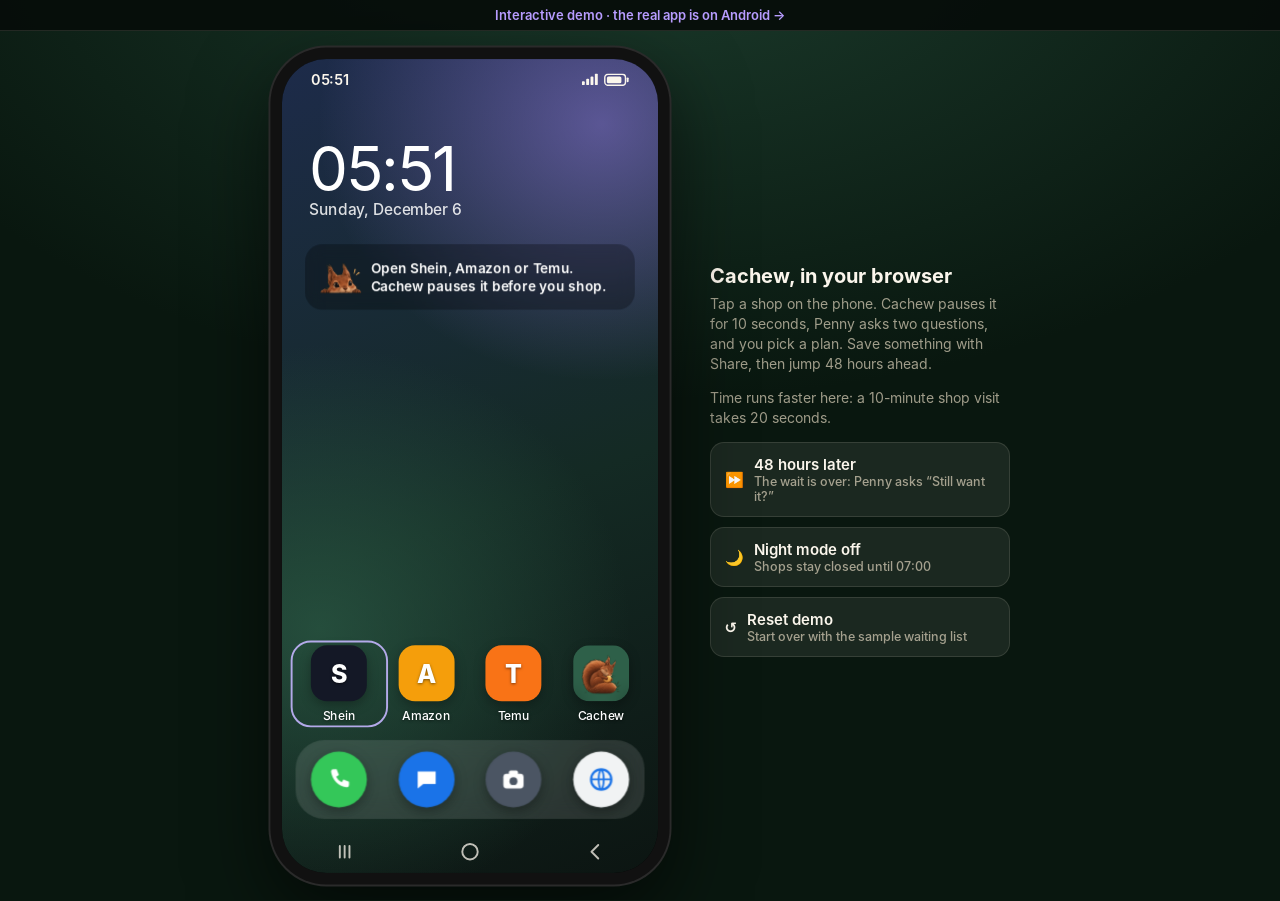
==== commit 6f52a6a3: "Demo: onboarding on the first Cachew open The first tap on Cachew now starts the app's intro: Welcom" ====
--- a/demo/index.html
+++ b/demo/index.html
@@ -56,6 +56,7 @@
 <script src="js/flow.js"></script>
 <script src="js/app.js"></script>
 <script src="js/verdict.js"></script>
+<script src="js/onboarding.js"></script>
 <script src="js/main.js"></script>
 </body>
 </html>
--- a/demo/css/demo.css
+++ b/demo/css/demo.css
@@ -330,6 +330,26 @@
 .ofield input { width: 100%; border: 0; outline: 0; background: transparent; font-size: 16px; color: var(--title); caret-color: var(--purple-light); }
 .ofield input::placeholder { color: rgba(232, 220, 196, .35); }
 
+/* ---------- Onboarding ---------- */
+.obprog { display: flex; gap: 8px; }
+.obprog i { flex: 1; height: 5px; border-radius: 99px; background: rgba(232, 220, 196, .12); }
+.obprog i.on { background: var(--purple-light); box-shadow: 0 0 8px rgba(139, 92, 246, .7); }
+.chips { display: flex; flex-wrap: wrap; gap: 8px; }
+.ochip { padding: 10px 14px; border-radius: 14px; background: var(--card); border: 1px solid var(--card-border); font-size: 15px; font-weight: 600; color: var(--text); }
+.ochip.sel { background: rgba(139, 92, 246, .25); border: 1.5px solid var(--selected-border); padding: 9.5px 13.5px; }
+.radio { width: 26px; height: 26px; border-radius: 50%; border: 1.5px solid var(--card-border); display: grid; place-items: center; flex: none; font-size: 14px; font-weight: 700; color: var(--title); }
+.radio.on { background: var(--purple); border-color: var(--purple-light); }
+.hours { display: flex; gap: 10px; height: 170px; }
+.hours > div { flex: 1; display: flex; flex-direction: column; align-items: center; gap: 6px; }
+.hours span { flex: 1; width: 100%; display: flex; align-items: flex-end; }
+.hours i { display: block; width: 100%; border-radius: 10px; background: linear-gradient(180deg, rgba(255, 255, 255, .14), rgba(255, 255, 255, .1)); }
+.hours i.peak { background: linear-gradient(180deg, var(--purple-soft), var(--purple)); }
+.hours b { font-size: 11px; color: var(--text2); white-space: nowrap; }
+.stepno { width: 30px; height: 30px; border-radius: 9px; flex: none; display: grid; place-items: center; background: linear-gradient(135deg, var(--purple-light), var(--purple)); font-size: 15px; font-weight: 800; color: var(--title); }
+.shopgrid { display: grid; grid-template-columns: repeat(3, 1fr); gap: var(--gap); }
+.shoptile { min-height: 118px; padding: 14px 8px; gap: 10px; }
+.shoptile small { font-size: 11px; font-weight: 400; color: var(--text2); margin-top: -8px; }
+
 /* ---------- Lock screen with the reminder (18) ---------- */
 .lockscreen {
   cursor: pointer;
